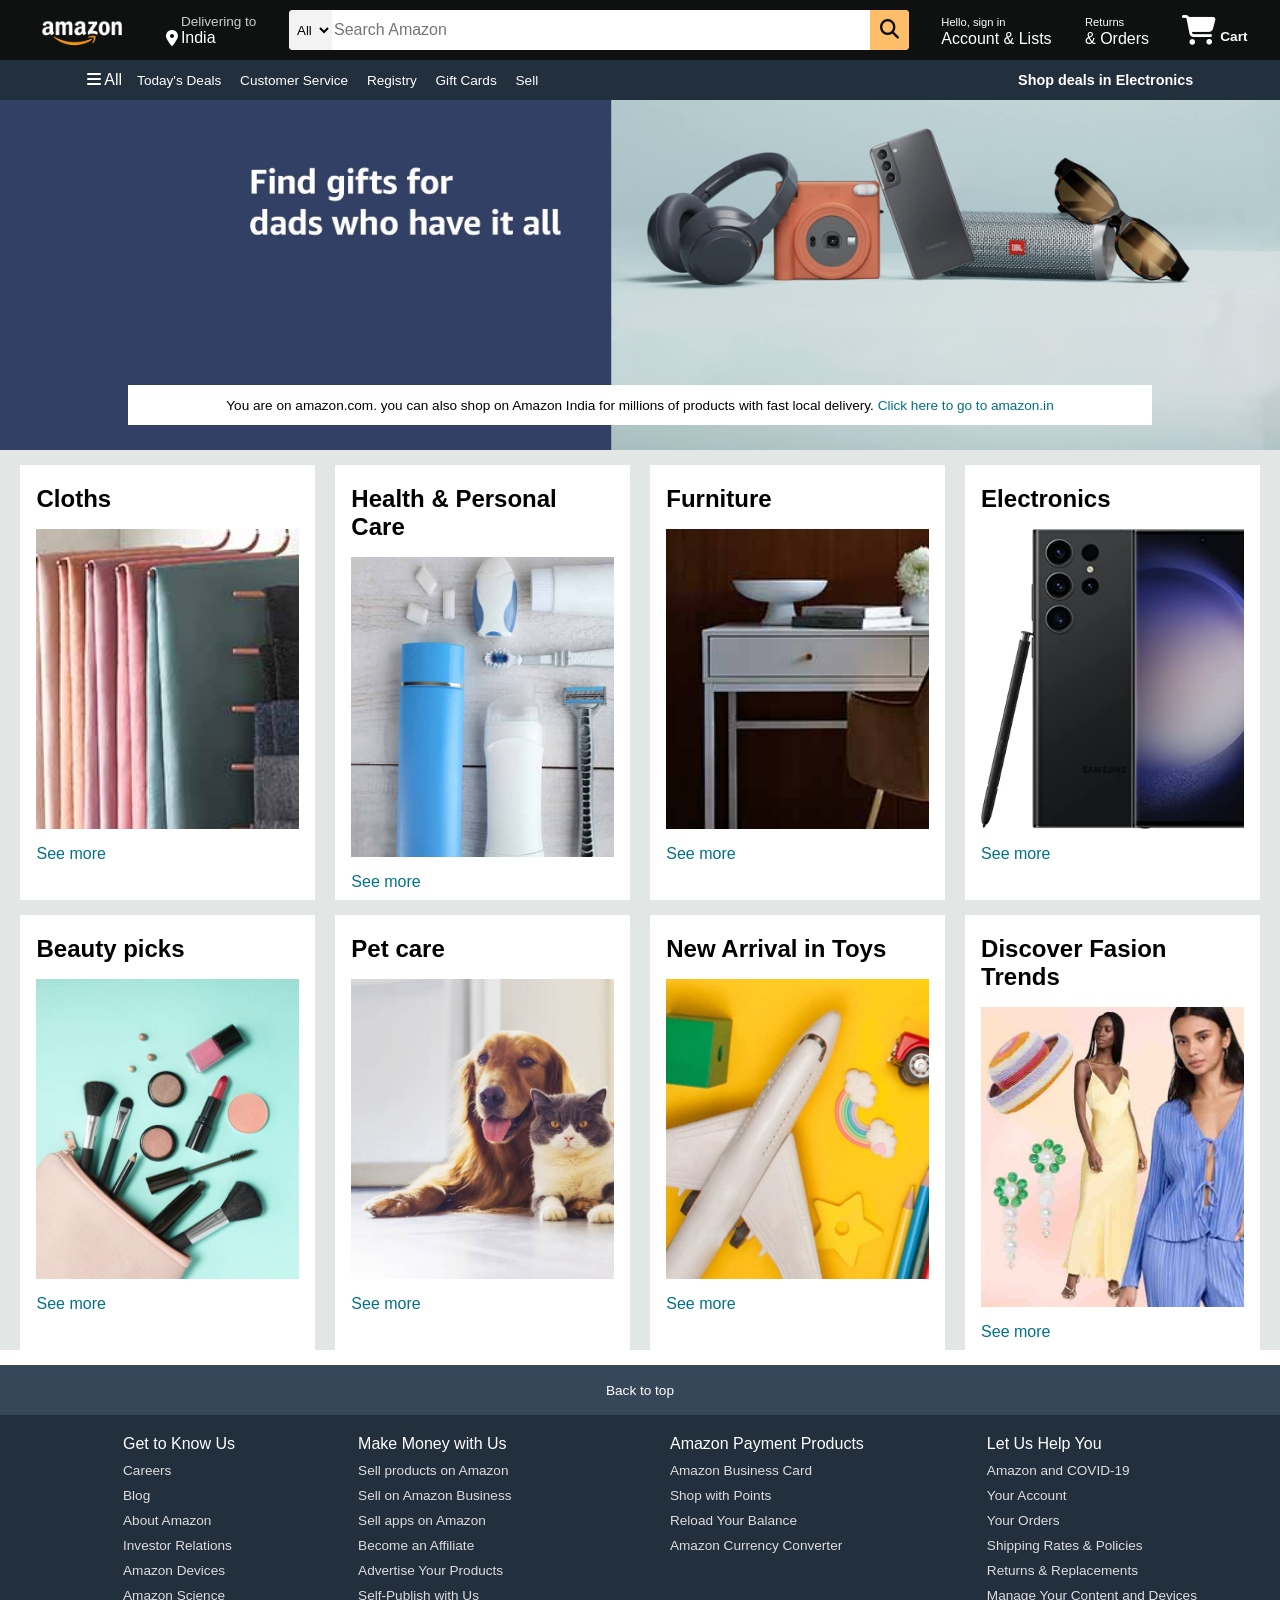
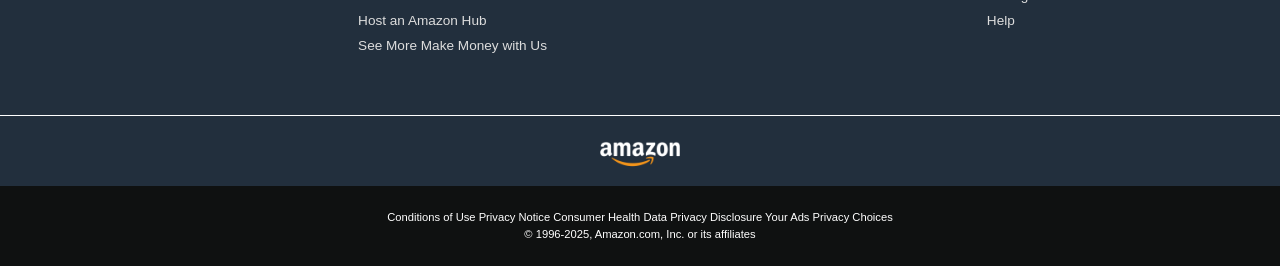
==== public/index.html @ de3481c9 "Amazon.com Clone is up-to-date" ====
<!DOCTYPE html>
<html lang="en">
<head>
    <meta charset="UTF-8">
    <meta http-equiv="x-UA-Compatible" content="IE=edge">
    <meta name="viewport" content="width=device-width", initial scale="1.0">
    <title>Amazon</title>
    <link rel="stylesheet" href="https://cdnjs.cloudflare.com/ajax/libs/font-awesome/6.5.1/css/all.min.css" integrity="sha512-DTOQO9RWCH3ppGqcWaEA1BIZOC6xxalwEsw9c2QQeAIftl+Vegovlnee1c9QX4TctnWMn13TZye+giMm8e2LwA==" crossorigin="anonymous" referrerpolicy="no-referrer" />
    <link rel="stylesheet" href="style.css">
</head>
<body>
  <header>
    <div class="navbar">
    <div class="nav-logo border">
    <div class="logo"> </div>
    </div>
    
    <div class="nav-adress border">
<p class="add-first">Delivering to</p>
<div class="add-icon">
  <i class="fa-solid fa-location-dot"></i>
  <p class="add-second">India</p>
</div>
    </div>

    <div class="nav-search">
<select class="search-select">
<option>All</option>
</select>
<input placeholder="Search Amazon" class="search-input">
<div class="search-icon">
<i class="fa-solid fa-magnifying-glass"></i>
</div>
    </div>

    <div class="nav-signin border">
      <p><span>Hello, sign in</span></p>
      <p class="nav-second">Account & Lists</p>
    </div>

    <div class="nav-signin border">
      <p><span>Returns</span></p>
      <p class="nav-second">& Orders</p>
    </div>

    <div class="nav-cart border">
      <i class="fa-solid fa-cart-shopping"></i>
    Cart
    </div>
    </div>

    <div class="panel">
      <div class="panel-all">
        <i class="fa-solid fa-bars"></i>
        All
      </div>

      <div class="panel-ops">
      <p>Today's Deals</p>
      <p>Customer Service</p>
      <p>Registry</p>
      <p>Gift Cards</p>
      <p>Sell</p>
      </div>

      <div class="panel-deals">
        Shop deals in Electronics 
      </div>
    </div>
  </header>

  <div class="hero-section">
    <div class="hero-msg">
      <p>You are on amazon.com. you can also shop on Amazon India for millions of products with fast local delivery. <a>Click here to go to amazon.in</a></p>
    </div>
  </div>

  <div class="shop-section">
  <div class="box">
<div class="box-content">
  <h2>Cloths</h2>
  <div class="box-img" style="background-image: url(assets/images/ui-assets/product-listings/box1_image.jpg);"></div>
  <p>See more</p>
</div>
  </div>

   <div class="box">
    <div class="box-content">
      <h2>Health & Personal Care</h2>
      <div class="box-img" style="background-image: url(assets/images/ui-assets/product-listings/box2_image.jpg);"></div>
      <p>See more</p>
    </div>
  </div>

    <div class="box">
    <div class="box-content">
      <h2>Furniture</h2>
      <div class="box-img" style="background-image: url(assets/images/ui-assets/product-listings/box3_image.jpg);"></div>
      <p>See more</p>
    </div>
  </div>

   <div class="box">
    <div class="box-content">
      <h2>Electronics</h2>
      <div class="box-img" style="background-image: url(assets/images/ui-assets/product-listings/box4_image.jpg);"></div>
      <p>See more</p>
    </div>
  </div>

  <div class="box">
    <div class="box-content">
      <h2>Beauty picks</h2>
      <div class="box-img" style="background-image: url(assets/images/ui-assets/product-listings/box5_image.jpg);"></div>
      <p>See more</p>
    </div>
      </div>

      <div class="box">
        <div class="box-content">
          <h2>Pet care</h2>
          <div class="box-img" style="background-image: url(assets/images/ui-assets/product-listings/box6_image.jpg);"></div>
          <p>See more</p>
        </div>
          </div>

          <div class="box">
            <div class="box-content">
              <h2>New Arrival in Toys</h2>
              <div class="box-img" style="background-image: url(assets/images/ui-assets/product-listings/box7_image.jpg);"></div>
              <p>See more</p>
            </div>
              </div>

              <div class="box">
                <div class="box-content">
                  <h2>Discover Fasion Trends</h2>
                  <div class="box-img" style="background-image: url(assets/images/ui-assets/product-listings/box8_image.jpg);"></div>
                  <p>See more</p>
                </div>
                  </div>             
  </div>

  <footer>
    <div class="foot-panel1">
      Back to top
    </div>

    <div class="foot-panel2">
      <ul>
<p>Get to Know Us</p>
<a>Careers</a>
<a>Blog</a>
<a>About Amazon</a>
<a>Investor Relations</a>
<a>Amazon Devices</a>
<a>Amazon Science</a>
      </ul>
      <ul>
       <p>Make Money with Us</p>
       <a>Sell products on Amazon</a>
       <a>Sell on Amazon Business</a>
       <a>Sell apps on Amazon</a>
       <a>Become an Affiliate</a>
       <a>Advertise Your Products</a>
       <a>Self-Publish with Us</a>
       <a>Host an Amazon Hub</a>
       <a>See More Make Money with Us</a>
      </ul>
      <ul>
        <p>Amazon Payment Products</p>
        <a>Amazon Business Card</a>
        <a>Shop with Points</a>
        <a>Reload Your Balance</a>
        <a>Amazon Currency Converter</a>
      </ul>
<ul>
<p>Let Us Help You</p>
<a>Amazon and COVID-19</a>
<a>Your Account</a>
<a>Your Orders</a>
<a>Shipping Rates & Policies</a>
<a>Returns & Replacements</a>
<a>Manage Your Content and Devices</a>
<a>Help</a>
</ul>
    </div>

  <div class="foot-panel3">
    <div class="logo"></div>
  </div>

  <div class="foot-panel4">
    <div class="pages">
<a>Conditions of Use</a>
<a>Privacy Notice</a>
<a>Consumer Health Data Privacy Disclosure</a>
<a>Your Ads Privacy Choices</a>
 </div>
 <div class="copyright">
  © 1996-2025, Amazon.com, Inc. or its affiliates
 </div>
  </div>
  </footer>
</body>
</html>
---- public/style.css ----
* {
    margin: 0;
    font-family: Arial;
    border: border-box;
}

.navbar {
    height: 60px;
    background-color: #0f1111;
    color: white;
    display: flex;
    align-items: center;
    justify-content: space-evenly;
}

.nav-logo {
    height: 50px;
    width: 100px;
} 

.logo {
background-image: url("assets/images/ui-assets/logos/amazon_logo.png");
background-size: cover;
height: 50px;
width: 100px;
}

.border {
    border: 1px solid transparent;
}

.border:hover {
    border: 1.5px solid white;
}

/** box2 **/
.add-first {
    color: #cccccc;
    font-size: 0.85rem;
    margin-left: 15px;
}

.add-second {
    font-size: 1rem;
    margin-left: 3px;
}

.add-icon {
    display: flex;
    align-items: center;
}

/* box3 */
.nav-search{
    display: flex;
    justify-content: space-evenly;
    background-color: pink;
    width: 620px;
    height: 40px;
    border-radius: 4px;
}

.search-select{
    background-color: #f3f3f3;
    width: 50px;
text-align: center;
border-top-left-radius: 4px;
border-bottom-left-radius: 4px;
    border: none;
}

.search-input{
    width: 100%;
    font-size: 1rem;
    border: none;
}

.search-icon{
    width: 45px;
    display: flex;
    justify-content: center;
    align-items: center;
    font-size: 1.2rem;
    background-color: #febd68;
    border-top-right-radius: 4px;
    border-bottom-right-radius: 4px;
    color: #0f1111;
}

.nav-search:hover{
    border: 2px solid orange; 
}

/**  box4 **/
span{
    font-size: 0.7rem;
    
}

nav.second{
    font-size: 0.85rem;
    font-weight: 700;
}

/** box6 **/
.nav-cart i {
    font-size: 30px;
}

.nav-cart {
    font-size: 0.85rem;
    font-weight: 700;
}

/** panel **/
.panel {
    height: 40px;
    background-color: #222f3d;
    display: flex;
    color: white;
    align-items: center;
    justify-content: center;
}

.panel-ops p {
    display: inline;
    margin-left: 15px;
}

.panel-ops {
    width: 70%;
    font-size: 0.85rem;
}

.panel-deals {
font-size: 0.9rem;
font-weight: 700;
}

/** hero section **/
.hero-section {
    background-image: url("assets/images/ui-assets/hero/hero_image.jpg");
    background-size: cover;
    height: 350px;
    display: flex;
    justify-content: center;
    align-items: flex-end;
}

.hero-msg {
    background-color: white;
    color: black;
    height: 40px;
    display: flex;
    align-items: center;
    justify-content: center;
    font-size: 0.85rem;
    width: 80%;
    margin-bottom: 25px;
}

.hero-msg a {
    color: #007185;
}

/** shop-section**/
.shop-section {
    display: flex;
    flex-wrap: wrap;
    justify-content: space-evenly;
    background-color: #e2e7e6;
}

.box {
   /* border: 2px solid black; */
    height: 400px;
    width: 23%;
    background-color: white;
    padding: 20px 0px 15px;
    margin-top: 15px;
}

.box-img {
    height: 300px;
    background-size: cover;
    margin-top: 1rem;
    margin-bottom: 1rem;
}

.box-content {
    margin-left: 1rem;
    margin-right: 1rem;
}

.box-content p {
    color: #007185;
}

/** footer **/
footer {
   margin-top: 15px; 
}

.foot-panel1 {
    background-color: #37475a;
    color: white;
    height: 50px;
    display: flex;
    justify-content: center;
    align-items: center;
    font-size: 0.85rem;
}

.foot-panel2 {
    background-color: #222f3d;
    color: white;
    height: 300px;
    display: flex;
    justify-content: space-evenly;
}

ul {
    margin-top: 20px;
}

ul a {
    display: block;
    font-size: 0.85rem;
    margin-top: 10px;
    color: #dddddd;
}

.foot-panel3 {
    background-color: #222f3d;
    color: white;
    border-top: 0.5px solid white;
    height: 70px;
    display: flex;
    justify-content: center;
    align-items: center;
}

.logo {
    background-image: url("assets/images/ui-assets/logos/amazon_logo.png");
    background-size: cover;
    height: 50px;
    width: 100px;
    }

    .foot-panel4 {
        background-color: #0f1111;
        color: white;
        height: 80px;
        font-size: 0.7rem;
        text-align: center;
    }

.pages {
    padding-top: 25px;
}

.copyright {
    padding-top: 5px;
}
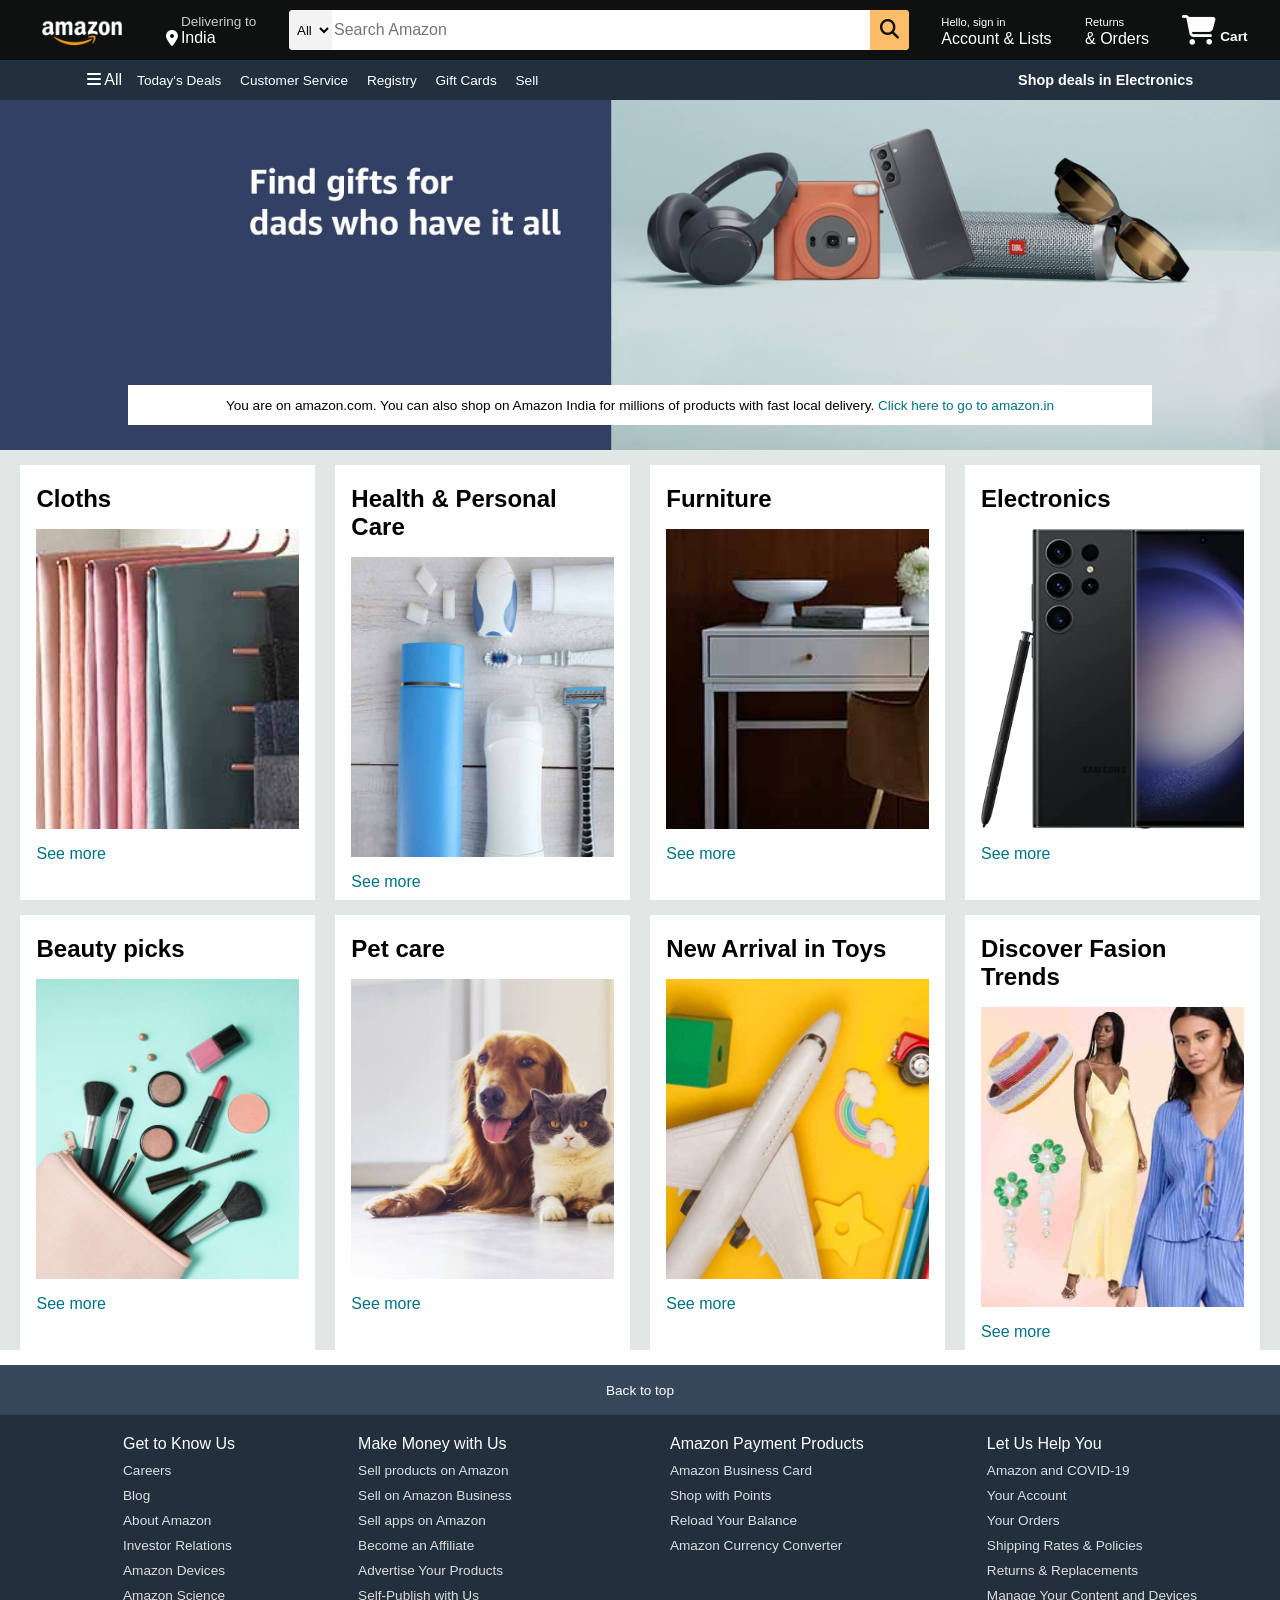
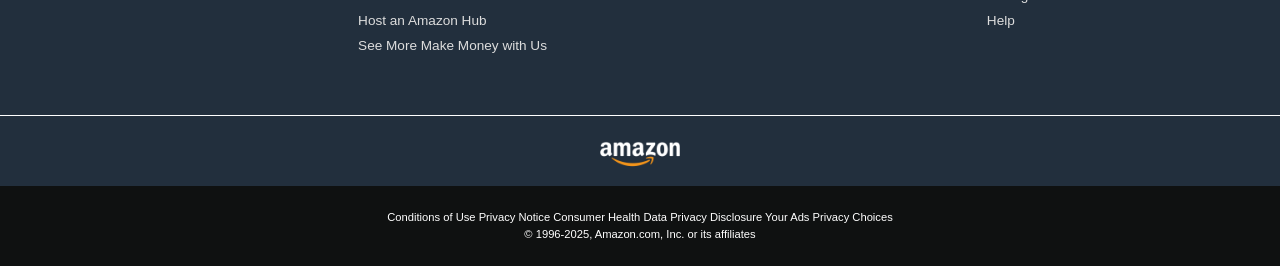
==== commit 15937d70: "Updated README file with new project details" ====
--- a/public/index.html
+++ b/public/index.html
@@ -71,7 +71,7 @@
 
   <div class="hero-section">
     <div class="hero-msg">
-      <p>You are on amazon.com. you can also shop on Amazon India for millions of products with fast local delivery. <a>Click here to go to amazon.in</a></p>
+      <p>You are on amazon.com. You can also shop on Amazon India for millions of products with fast local delivery. <a>Click here to go to amazon.in</a></p>
     </div>
   </div>
 
